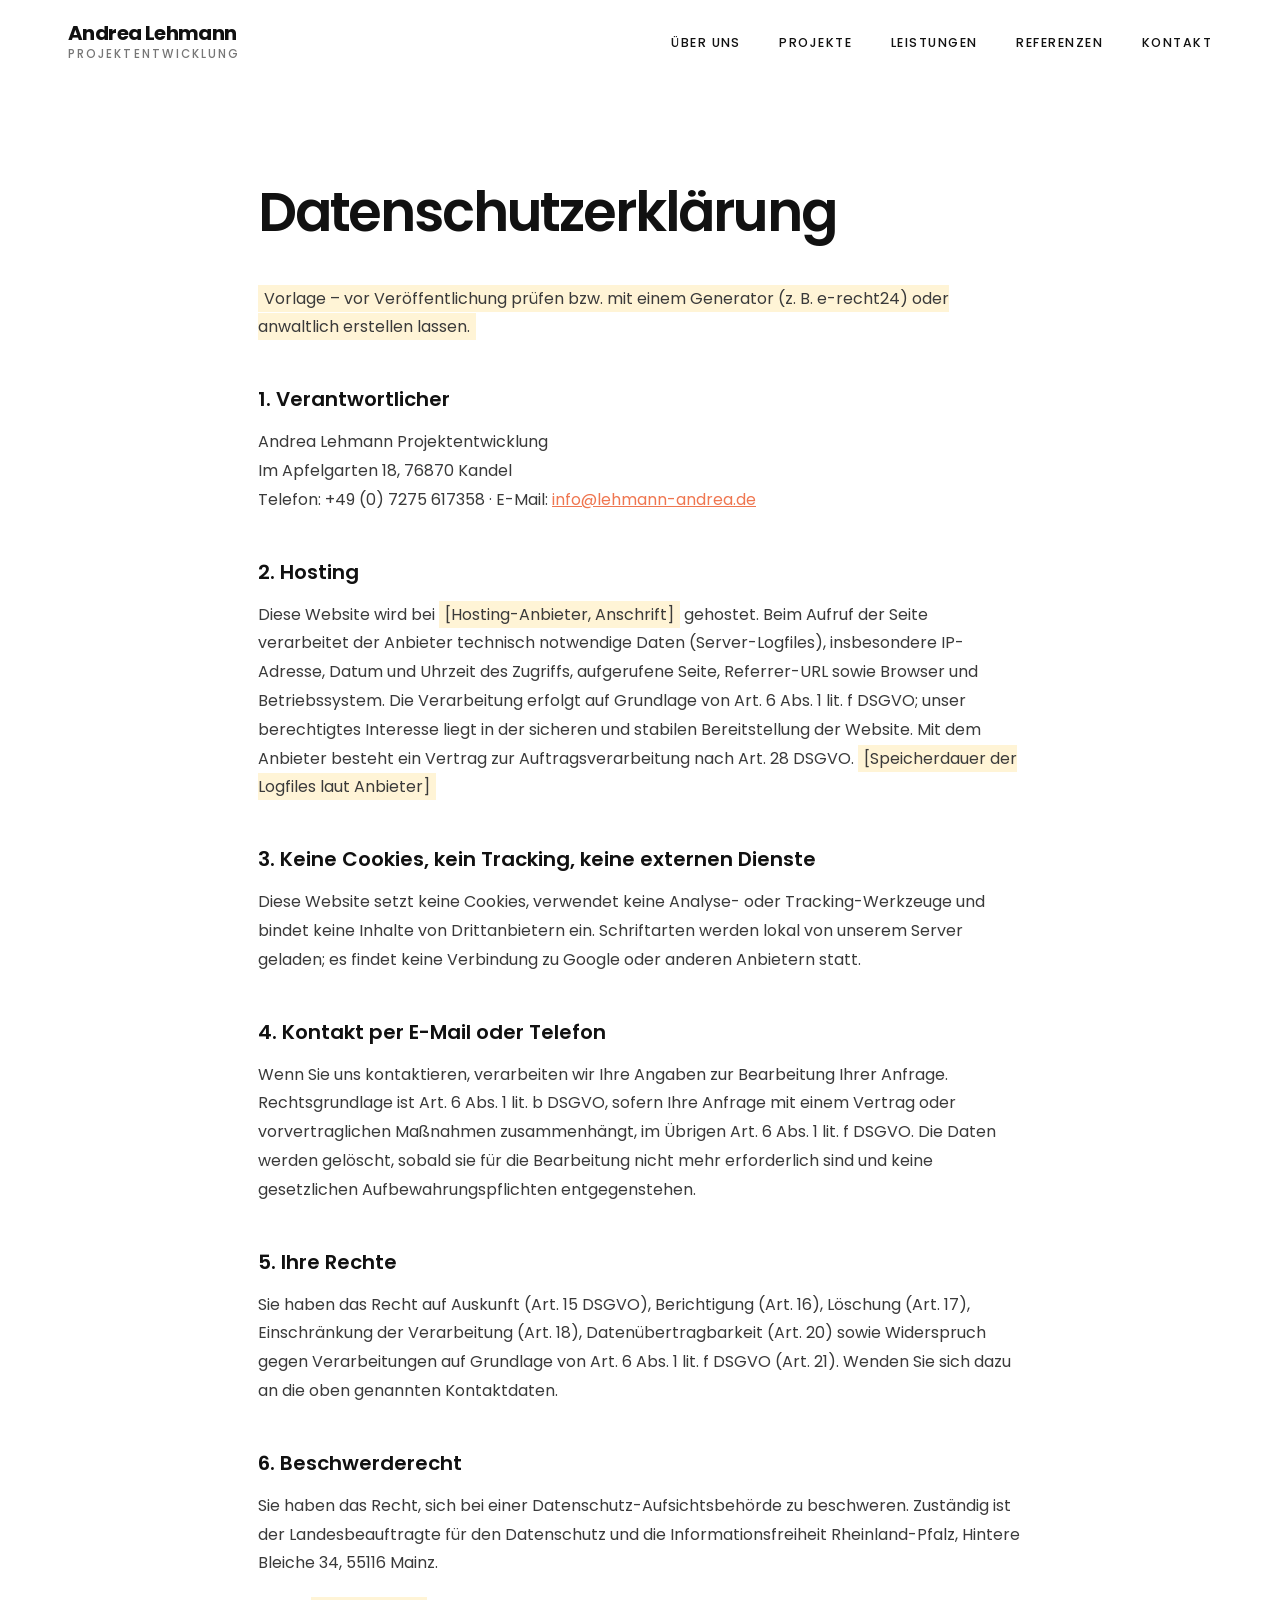
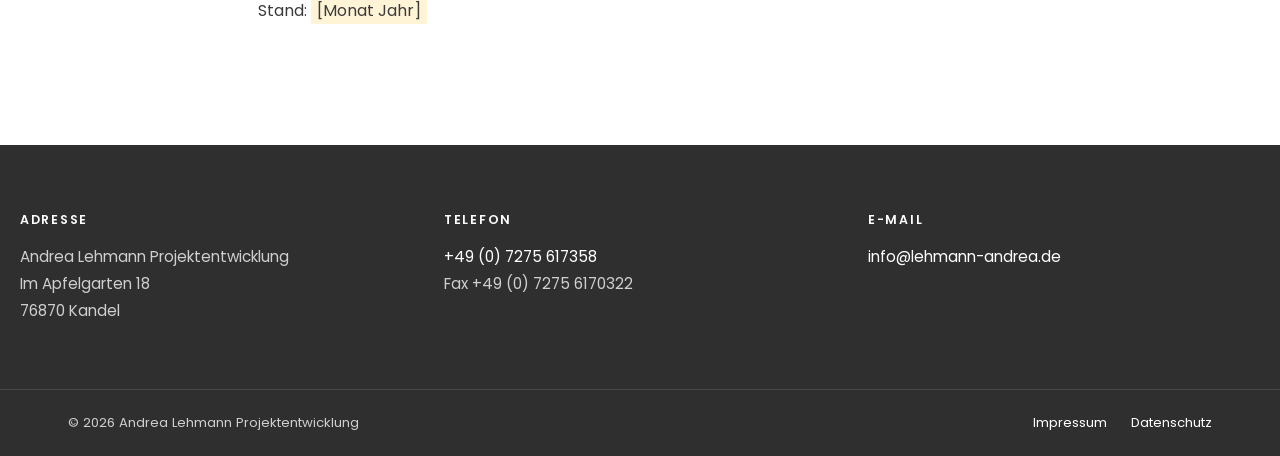
==== datenschutz.html @ 8f10cf56 "v1" ====
<!DOCTYPE html>
<html lang="de">
<head>
  <meta charset="utf-8">
  <meta name="viewport" content="width=device-width, initial-scale=1">
  <title>Datenschutz – Andrea Lehmann Projektentwicklung</title>
  <meta name="description" content="Datenschutzerklärung der Andrea Lehmann Projektentwicklung.">
  <meta name="robots" content="noindex, follow">
  <meta property="og:type" content="website">
  <meta property="og:locale" content="de_DE">
  <meta property="og:site_name" content="Andrea Lehmann Projektentwicklung">
  <meta property="og:title" content="Andrea Lehmann Projektentwicklung – Werte, die bleiben.">
  <meta property="og:description" content="Hochwertige Wohnimmobilien, denkmalgerechte Sanierung und nachhaltige Immobilienkonzepte.">
  <meta property="og:url" content="https://www.lehmann-andrea.de/">
  <meta property="og:image" content="https://www.lehmann-andrea.de/assets/img/og-image.jpg">
  <meta name="twitter:card" content="summary_large_image">
  <link rel="icon" href="assets/img/favicon.svg" type="image/svg+xml">
  <link rel="stylesheet" href="assets/css/style.css">
  <script>document.documentElement.classList.add('js')</script>
  </head>
<body>
  <a class="skip" href="./#inhalt">Zum Inhalt springen</a>

  <header class="site-header">
    <div class="wrap">
      <a class="logo" href="./" aria-label="Andrea Lehmann Projektentwicklung – Startseite"><strong>Andrea Lehmann</strong><span>Projektentwicklung</span></a>
      <button class="nav-toggle" type="button" aria-label="Menü öffnen" aria-expanded="false" aria-controls="nav"><span></span><span></span><span></span></button>
      <nav class="nav" id="nav" aria-label="Hauptnavigation">
        <ul>
          <li><a href="./#ueber-uns">Über uns</a></li>
          <li><a href="./#projekte">Projekte</a></li>
          <li><a href="./#leistungen">Leistungen</a></li>
          <li><a href="./#referenzen">Referenzen</a></li>
          <li><a href="./#kontakt">Kontakt</a></li>
        </ul>
      </nav>
    </div>
  </header>

  <main id="inhalt" class="legal">
    <div class="wrap">
      <h1>Datenschutz&shy;erklärung</h1>
      <p><span class="todo">Vorlage – vor Veröffentlichung prüfen bzw. mit einem Generator (z.&nbsp;B. e-recht24) oder anwaltlich erstellen lassen.</span></p>

      <h2>1. Verantwortlicher</h2>
      <p>Andrea Lehmann Projektentwicklung<br>Im Apfelgarten 18, 76870 Kandel<br>
      Telefon: +49 (0) 7275 617358 · E-Mail: <a href="mailto:info@lehmann-andrea.de">info@lehmann-andrea.de</a></p>

      <h2>2. Hosting</h2>
      <p>Diese Website wird bei <span class="todo">[Hosting-Anbieter, Anschrift]</span> gehostet. Beim Aufruf der Seite verarbeitet der Anbieter technisch notwendige Daten (Server-Logfiles), insbesondere IP-Adresse, Datum und Uhrzeit des Zugriffs, aufgerufene Seite, Referrer-URL sowie Browser und Betriebssystem. Die Verarbeitung erfolgt auf Grundlage von Art. 6 Abs. 1 lit. f DSGVO; unser berechtigtes Interesse liegt in der sicheren und stabilen Bereitstellung der Website. Mit dem Anbieter besteht ein Vertrag zur Auftragsverarbeitung nach Art. 28 DSGVO. <span class="todo">[Speicherdauer der Logfiles laut Anbieter]</span></p>

      <h2>3. Keine Cookies, kein Tracking, keine externen Dienste</h2>
      <p>Diese Website setzt keine Cookies, verwendet keine Analyse- oder Tracking-Werkzeuge und bindet keine Inhalte von Drittanbietern ein. Schriftarten werden lokal von unserem Server geladen; es findet keine Verbindung zu Google oder anderen Anbietern statt.</p>

      <h2>4. Kontakt per E-Mail oder Telefon</h2>
      <p>Wenn Sie uns kontaktieren, verarbeiten wir Ihre Angaben zur Bearbeitung Ihrer Anfrage. Rechtsgrundlage ist Art. 6 Abs. 1 lit. b DSGVO, sofern Ihre Anfrage mit einem Vertrag oder vorvertraglichen Maßnahmen zusammenhängt, im Übrigen Art. 6 Abs. 1 lit. f DSGVO. Die Daten werden gelöscht, sobald sie für die Bearbeitung nicht mehr erforderlich sind und keine gesetzlichen Aufbewahrungspflichten entgegenstehen.</p>

      <h2>5. Ihre Rechte</h2>
      <p>Sie haben das Recht auf Auskunft (Art. 15 DSGVO), Berichtigung (Art. 16), Löschung (Art. 17), Einschränkung der Verarbeitung (Art. 18), Datenübertragbarkeit (Art. 20) sowie Widerspruch gegen Verarbeitungen auf Grundlage von Art. 6 Abs. 1 lit. f DSGVO (Art. 21). Wenden Sie sich dazu an die oben genannten Kontaktdaten.</p>

      <h2>6. Beschwerderecht</h2>
      <p>Sie haben das Recht, sich bei einer Datenschutz-Aufsichtsbehörde zu beschweren. Zuständig ist der Landesbeauftragte für den Datenschutz und die Informationsfreiheit Rheinland-Pfalz, Hintere Bleiche 34, 55116 Mainz.</p>

      <p>Stand: <span class="todo">[Monat Jahr]</span></p>
    </div>
  </main>

  <footer class="site-footer">
    <div class="wrap footer-grid">
      <div><h4>Adresse</h4><p>Andrea Lehmann Projektentwicklung<br>Im Apfelgarten 18<br>76870 Kandel</p></div>
      <div><h4>Telefon</h4><p><a href="tel:+497275617358">+49 (0) 7275 617358</a><br>Fax +49 (0) 7275 6170322</p></div>
      <div><h4>E-Mail</h4><p><a href="mailto:info@lehmann-andrea.de">info@lehmann-andrea.de</a></p></div>
    </div>
    <div class="footer-bottom">
      <div class="wrap">
        <span>© <span data-year>2026</span> Andrea Lehmann Projektentwicklung</span>
        <nav aria-label="Rechtliches"><a href="impressum.html">Impressum</a><a href="datenschutz.html">Datenschutz</a></nav>
      </div>
    </div>
  </footer>

  <script src="assets/js/main.js" defer></script>
</body>
</html>
---- assets/css/style.css ----
/* =========================================================
   Andrea Lehmann Projektentwicklung
   ========================================================= */

@font-face{font-family:"Poppins";src:url("../fonts/poppins-latin-300-normal.woff2") format("woff2");font-weight:300;font-display:swap}
@font-face{font-family:"Poppins";src:url("../fonts/poppins-latin-400-normal.woff2") format("woff2");font-weight:400;font-display:swap}
@font-face{font-family:"Poppins";src:url("../fonts/poppins-latin-500-normal.woff2") format("woff2");font-weight:500;font-display:swap}
@font-face{font-family:"Poppins";src:url("../fonts/poppins-latin-600-normal.woff2") format("woff2");font-weight:600;font-display:swap}
@font-face{font-family:"Poppins";src:url("../fonts/poppins-latin-700-normal.woff2") format("woff2");font-weight:700;font-display:swap}

:root{
  --font:"Poppins",system-ui,-apple-system,"Segoe UI",Arial,sans-serif;
  --ink:#111;
  --text:#3a3a3a;
  --muted:#767676;
  --grey:#f4f4f4;
  --line:#e4e4e4;
  --footer:#2f2f2f;
  --accent:#ef7650;          /* Akzentfarbe – eigene Hausfarbe hier eintragen */
  --accent-dark:#d9623e;
  --max:1240px;
  --pad:clamp(20px,4vw,48px);
  --header:84px;
  --ease:cubic-bezier(.22,.7,.2,1);
}

/* ---------- Reset ---------- */
*,*::before,*::after{box-sizing:border-box}
html{scroll-behavior:smooth;-webkit-text-size-adjust:100%}
body{margin:0;font-family:var(--font);font-size:16px;line-height:1.7;color:var(--text);background:#fff;-webkit-font-smoothing:antialiased;overflow-x:hidden}
img{display:block;max-width:100%}
a{color:inherit;text-decoration:none}
h1,h2,h3,h4,p,ul,figure{margin:0}
ul{list-style:none;padding:0}
button{font:inherit}
section[id]{scroll-margin-top:var(--header)}
:focus-visible{outline:2px solid var(--accent);outline-offset:3px}
.skip{position:absolute;left:-9999px;top:0;background:#000;color:#fff;padding:10px 16px;z-index:100}
.skip:focus{left:10px;top:10px}

/* ---------- Layout ---------- */
.wrap{max-width:var(--max);margin:0 auto;padding:0 var(--pad)}
.section{padding:clamp(80px,10vw,136px) 0}
.grey{background:var(--grey)}
.center{text-align:center}
.center p{margin-left:auto;margin-right:auto}

/* ---------- Typografie ---------- */
p{font-size:1rem;line-height:1.8;margin-bottom:1.2em;max-width:60ch}
.sub{font-size:1.25rem;font-weight:500;color:var(--ink);letter-spacing:-.01em;margin-bottom:.5em}
.display{font-size:clamp(3rem,6.2vw,5.8rem);font-weight:600;line-height:.98;letter-spacing:-.045em;color:var(--ink);margin-bottom:.5em}
.h2{font-size:clamp(2.2rem,4.4vw,3.8rem);font-weight:600;line-height:1.04;letter-spacing:-.04em;color:var(--ink);margin-bottom:.55em}
.light{font-weight:300}
h3{font-size:1.3rem;font-weight:600;line-height:1.2;letter-spacing:-.02em;color:var(--ink);margin-bottom:.5em}
.meta{font-size:.78rem;font-weight:600;letter-spacing:.16em;text-transform:uppercase;color:var(--muted);margin:-.2em 0 1em}

/* ---------- Button ---------- */
.btn{display:inline-block;min-width:230px;padding:16px 34px;background:var(--accent);color:#fff;text-align:center;font-size:.95rem;font-weight:500;line-height:1.2;transition:background .25s}
.btn:hover{background:var(--accent-dark)}

/* ---------- Header ---------- */
.site-header{position:sticky;top:0;z-index:50;background:#fff;height:var(--header);transition:box-shadow .3s}
.site-header.scrolled{box-shadow:0 1px 0 var(--line),0 6px 24px rgba(0,0,0,.05)}
.site-header .wrap{height:100%;display:flex;align-items:center;justify-content:space-between;gap:32px;max-width:none;padding:0 max(var(--pad),calc((100vw - var(--max))/2 + 48px))}
.logo{display:flex;flex-direction:column;line-height:1.05;color:var(--ink)}
.logo strong{font-size:1.25rem;font-weight:700;letter-spacing:-.03em}
.logo span{font-size:.72rem;font-weight:500;letter-spacing:.18em;text-transform:uppercase;color:var(--muted);margin-top:4px}
.nav ul{display:flex;gap:clamp(20px,3vw,40px)}
.nav a{font-size:.78rem;font-weight:500;letter-spacing:.12em;text-transform:uppercase;color:var(--ink);padding:8px 0;position:relative}
.nav a::after{content:"";position:absolute;left:0;right:100%;bottom:2px;height:2px;background:var(--accent);transition:right .3s var(--ease)}
.nav a:hover::after,.nav a.active::after{right:0}
.nav-toggle{display:none;background:none;border:0;padding:10px;margin-right:-10px;cursor:pointer}
.nav-toggle span{display:block;width:26px;height:2px;background:var(--ink);transition:transform .3s,opacity .3s}
.nav-toggle span+span{margin-top:6px}
.nav-open .nav-toggle span:nth-child(1){transform:translateY(8px) rotate(45deg)}
.nav-open .nav-toggle span:nth-child(2){opacity:0}
.nav-open .nav-toggle span:nth-child(3){transform:translateY(-8px) rotate(-45deg)}

/* ---------- 1. Einstieg ---------- */
.intro{display:grid;grid-template-columns:minmax(360px,5fr) 7fr;min-height:min(calc(100svh - var(--header)),860px)}
.intro-text{align-self:center;padding:clamp(48px,6vw,96px) clamp(28px,4vw,64px) clamp(48px,6vw,96px) max(var(--pad),calc((100vw - var(--max))/2 + 48px))}
.intro-text p:not(.sub){max-width:34ch;margin-bottom:2em}
.slider{position:relative;overflow:hidden;background:#222;min-height:460px}
.slide{position:absolute;inset:0;opacity:0;transition:opacity 1.1s var(--ease)}
.slide.is-active{opacity:1;z-index:1}
.slide img{width:100%;height:100%;object-fit:cover;transform:scale(1.06);transition:transform 7s linear}
.slide.is-active img{transform:scale(1)}
.slide::after,.tile-img::after{content:"";position:absolute;inset:0;background:linear-gradient(to top,rgba(0,0,0,.58),rgba(0,0,0,0) 48%)}
.cap{position:absolute;z-index:2;left:clamp(24px,3.5vw,48px);bottom:clamp(28px,3.5vw,44px);right:150px;display:flex;flex-direction:column;gap:4px;color:#fff}
.cap-title{font-size:1.25rem;font-weight:300;line-height:1.3}
.cap-city{font-size:.78rem;font-weight:600;letter-spacing:.16em;text-transform:uppercase}
.slider-nav{position:absolute;z-index:3;right:clamp(20px,3vw,40px);bottom:clamp(24px,3.5vw,40px);display:flex;align-items:center;gap:14px;color:#fff}
.count{font-size:.85rem}
.slider-nav button{background:none;border:0;color:#fff;font:300 2.2rem/1 var(--font);cursor:pointer;padding:0 6px;opacity:.85}
.slider-nav button:hover{opacity:1}

/* ---------- Über uns ---------- */
.split{display:grid;grid-template-columns:1fr 1fr;gap:clamp(40px,7vw,110px);align-items:center}
.img{overflow:hidden;aspect-ratio:4/5}
.img img{width:100%;height:100%;object-fit:cover}
.facts{display:flex;gap:56px;margin-top:40px;padding-top:28px;border-top:1px solid var(--line)}
.facts strong{display:block;font-size:2.6rem;font-weight:600;letter-spacing:-.04em;line-height:1;color:var(--ink)}
.facts span{display:block;margin-top:8px;font-size:.9rem;color:var(--muted)}

/* ---------- Sektionskopf ---------- */
.head{display:grid;grid-template-columns:1fr 1fr;gap:56px;align-items:end;margin-bottom:clamp(40px,5vw,64px)}
.head .h2{margin:0}
.head p{margin:0 0 .4em}

/* ---------- Projekte ---------- */
.tiles{display:grid;grid-template-columns:1.5fr 1fr 1fr;grid-auto-rows:clamp(380px,36vw,540px);gap:20px}
.tile{position:relative;display:block;overflow:hidden;color:#fff;background:#1c1c1c;transition:background .35s,color .35s}
.tile-img img{width:100%;height:100%;object-fit:cover;transition:transform 1s var(--ease)}
.tile-img:hover img{transform:scale(1.05)}
.tile .cap{right:28px;color:inherit}
.tile-light{background:#fff;color:var(--ink)}
.tile-light:hover,.tile-dark:hover{background:var(--accent);color:#fff}
.tile-num{position:absolute;left:28px;top:18px;font-size:clamp(4.5rem,8vw,7.5rem);font-weight:600;letter-spacing:-.06em;line-height:1}
.invest{display:flex;justify-content:space-between;align-items:center;gap:40px;margin-top:20px;padding:clamp(28px,4vw,52px);background:#fff}
.invest h3{font-size:clamp(1.3rem,2vw,1.7rem);max-width:28ch}
.invest p:last-child{margin-bottom:0}

/* ---------- Leistungen ---------- */
.comp{display:grid;grid-template-columns:repeat(4,1fr);gap:clamp(24px,3vw,44px)}
.comp h3{font-size:1.6rem;line-height:1.08}
.claim{color:var(--muted);font-size:.92rem;margin-bottom:1.2em}
.comp ul{border-top:2px solid var(--ink)}
.comp li{padding:11px 0;border-bottom:1px solid var(--line);font-size:.93rem}
.fields{margin-top:clamp(56px,7vw,88px);padding-top:32px;border-top:1px solid var(--line);display:grid;grid-template-columns:1fr 3fr;gap:32px;align-items:start}
.fields h3{font-size:1.1rem;margin-top:6px}
.fields ul{display:flex;flex-wrap:wrap;gap:10px}
.fields li{padding:9px 18px;border:1px solid #cfcfcf;font-size:.9rem;color:var(--ink)}

/* ---------- Vision ---------- */
#vision .h2{max-width:18ch;margin-left:auto;margin-right:auto}

/* ---------- Karten ---------- */
.cards{display:grid;grid-template-columns:1fr 1fr;gap:20px}
.cards>div{padding:clamp(28px,4vw,48px);background:var(--grey);border-left:4px solid var(--accent)}
.grey .cards>div{background:#fff}
.cards p:last-child{margin-bottom:0}

/* ---------- Kontakt ---------- */
.cta{position:relative;overflow:hidden;padding:clamp(130px,16vw,210px) 0;background:#333;color:#fff}
.cta-img{position:absolute;left:0;top:-10%;width:100%;height:120%;object-fit:cover;max-width:none;will-change:transform}
.cta::after{content:"";position:absolute;inset:0;background:rgba(0,0,0,.4)}
.cta .wrap{position:relative;z-index:1}
.cta-sub{font-size:1.6rem;font-weight:500;margin:0 auto .15em;max-width:none}
.cta-title{font-size:clamp(2.6rem,7vw,5.6rem);font-weight:600;letter-spacing:-.05em;line-height:1;margin-bottom:.6em}

/* ---------- Footer ---------- */
.site-footer{background:var(--footer);color:#cfcfcf}
.footer-grid{display:grid;grid-template-columns:repeat(3,1fr);gap:32px;padding:64px 0}
.site-footer h4{font-size:.78rem;font-weight:600;letter-spacing:.14em;text-transform:uppercase;color:#fff;margin-bottom:12px}
.site-footer p{font-size:.95rem;margin:0;color:#cfcfcf}
.site-footer a{color:#fff}
.site-footer a:hover{color:var(--accent)}
.footer-bottom{border-top:1px solid rgba(255,255,255,.12);padding:22px 0;font-size:.82rem}
.footer-bottom .wrap{display:flex;justify-content:space-between;gap:20px;flex-wrap:wrap}
.footer-bottom nav{display:flex;gap:24px}

/* ---------- Rechtstexte ---------- */
.legal{padding:clamp(56px,8vw,100px) 0}
.legal .wrap{max-width:860px}
.legal h1{font-size:clamp(2.2rem,4.4vw,3.4rem);font-weight:600;letter-spacing:-.04em;color:var(--ink);line-height:1.05;margin-bottom:.8em}
.legal h2{font-size:1.25rem;font-weight:600;color:var(--ink);margin:2em 0 .6em}
.legal p,.legal li{max-width:none}
.legal ul{list-style:disc;padding-left:1.2em;margin-bottom:1.2em}
.legal a{color:var(--accent);text-decoration:underline}
.todo{background:#fff4d6;padding:2px 6px}

/* ---------- Scroll-Animation ---------- */
.js [data-reveal]{opacity:0;transform:translateY(40px);transition:opacity .9s var(--ease),transform .9s var(--ease)}
.js [data-reveal].is-visible{opacity:1;transform:none}
@media print{.js [data-reveal]{opacity:1!important;transform:none!important}.site-header{position:static}}
@media (prefers-reduced-motion:reduce){
  html{scroll-behavior:auto}
  .js [data-reveal]{opacity:1;transform:none;transition:none}
  .slide,.slide img{transition:none;transform:none}
}

/* ---------- Tablet ---------- */
@media (max-width:1000px){
  :root{--header:70px}
  .nav-toggle{display:block}
  .nav{position:fixed;top:var(--header);left:0;right:0;bottom:0;background:#fff;padding:32px var(--pad);transform:translateX(100%);transition:transform .4s var(--ease);visibility:hidden}
  .nav-open .nav{transform:none;visibility:visible}
  .nav ul{flex-direction:column;gap:0}
  .nav a{display:block;font-size:1.4rem;font-weight:500;letter-spacing:-.01em;text-transform:none;padding:16px 0;border-bottom:1px solid var(--line)}
  .nav a::after{display:none}
  .nav-open{overflow:hidden}
  .intro{grid-template-columns:1fr;min-height:0}
  .intro-text{padding:48px var(--pad)}
  .slider{min-height:0;aspect-ratio:4/3}
  .split,.head,.cards,.fields{grid-template-columns:1fr}
  .head{gap:16px}
  .tiles{grid-template-columns:1fr 1fr;grid-auto-rows:clamp(300px,48vw,440px)}
  .tiles .tile-img{grid-column:1 / -1}
  .comp{grid-template-columns:1fr 1fr;row-gap:48px}
  .img{aspect-ratio:4/3}
  .fields{gap:16px}
}
/* ---------- Mobil ---------- */
@media (max-width:600px){
  .tiles,.comp,.footer-grid{grid-template-columns:1fr}
  .tiles{grid-auto-rows:300px}
  .invest{flex-direction:column;align-items:flex-start}
  .btn{min-width:0;width:100%}
  .slider{aspect-ratio:4/5}
  .facts{gap:32px}
  .cap{right:120px}
}
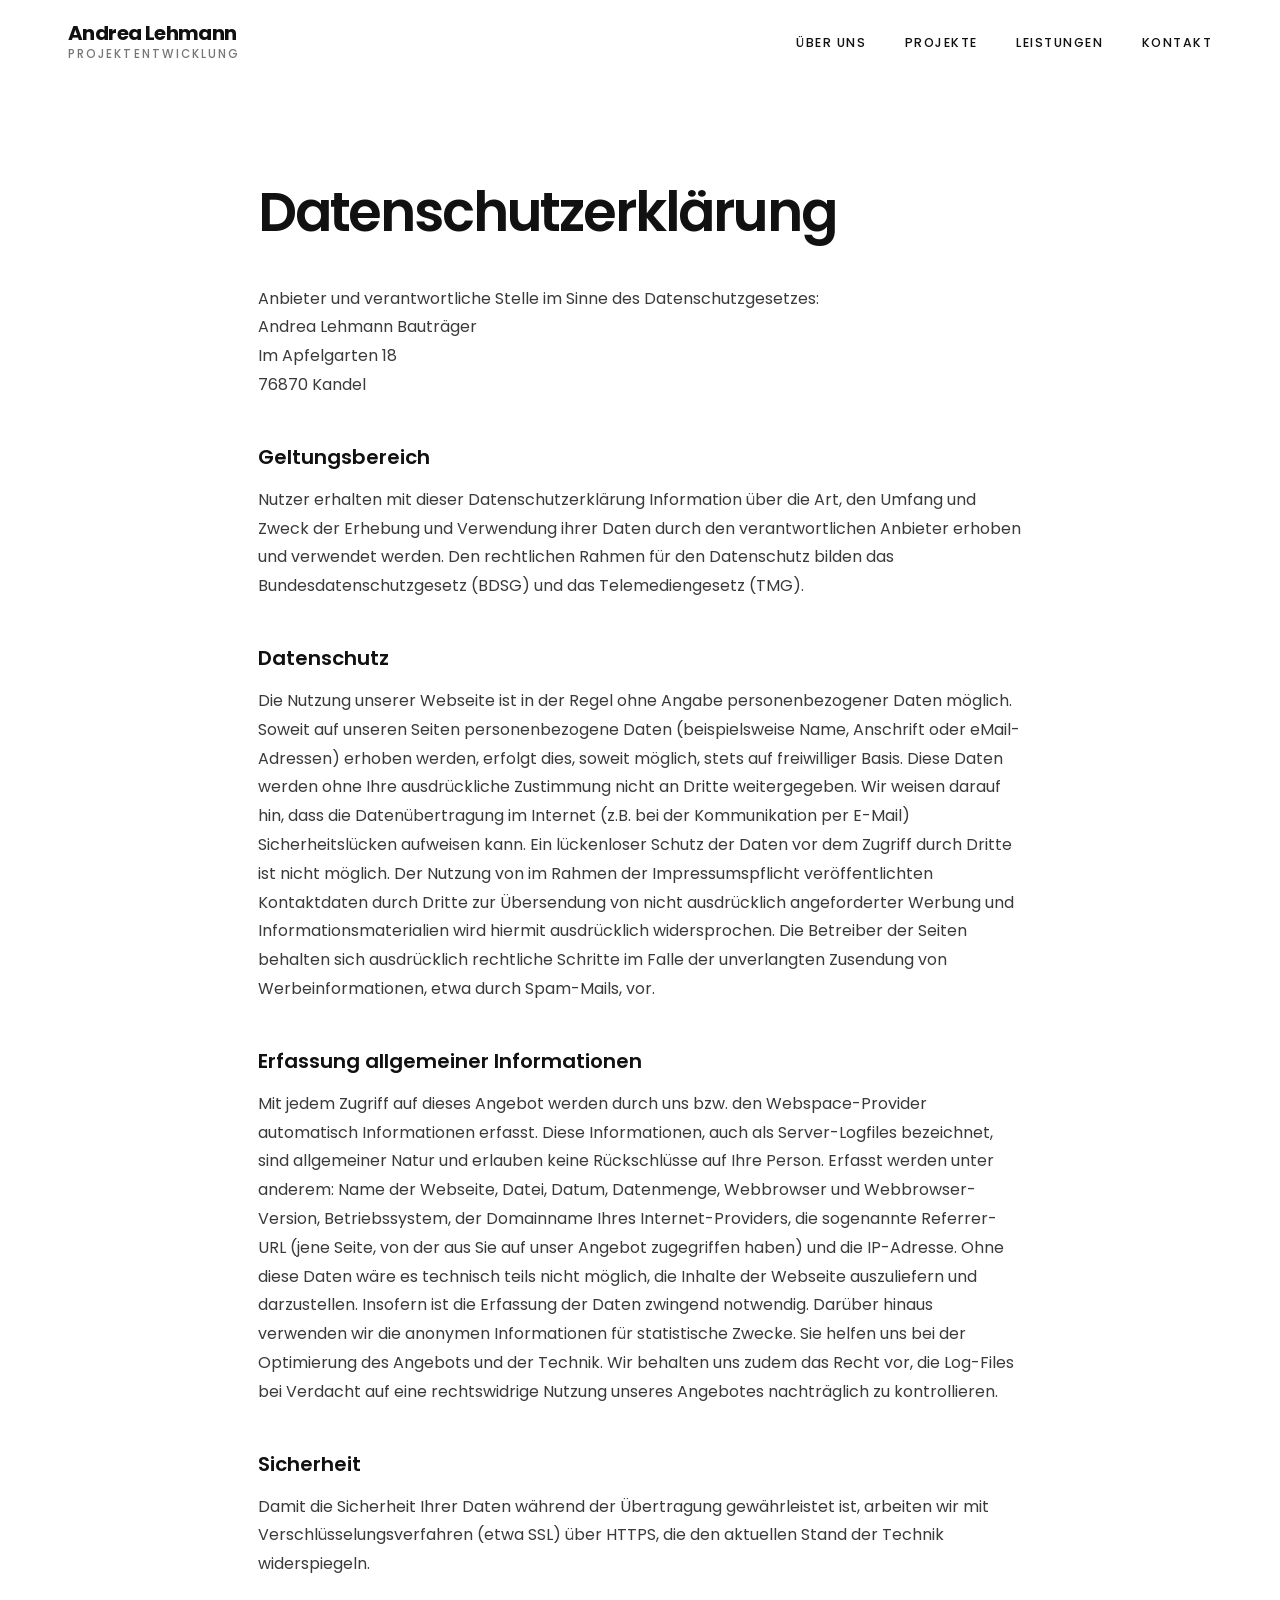
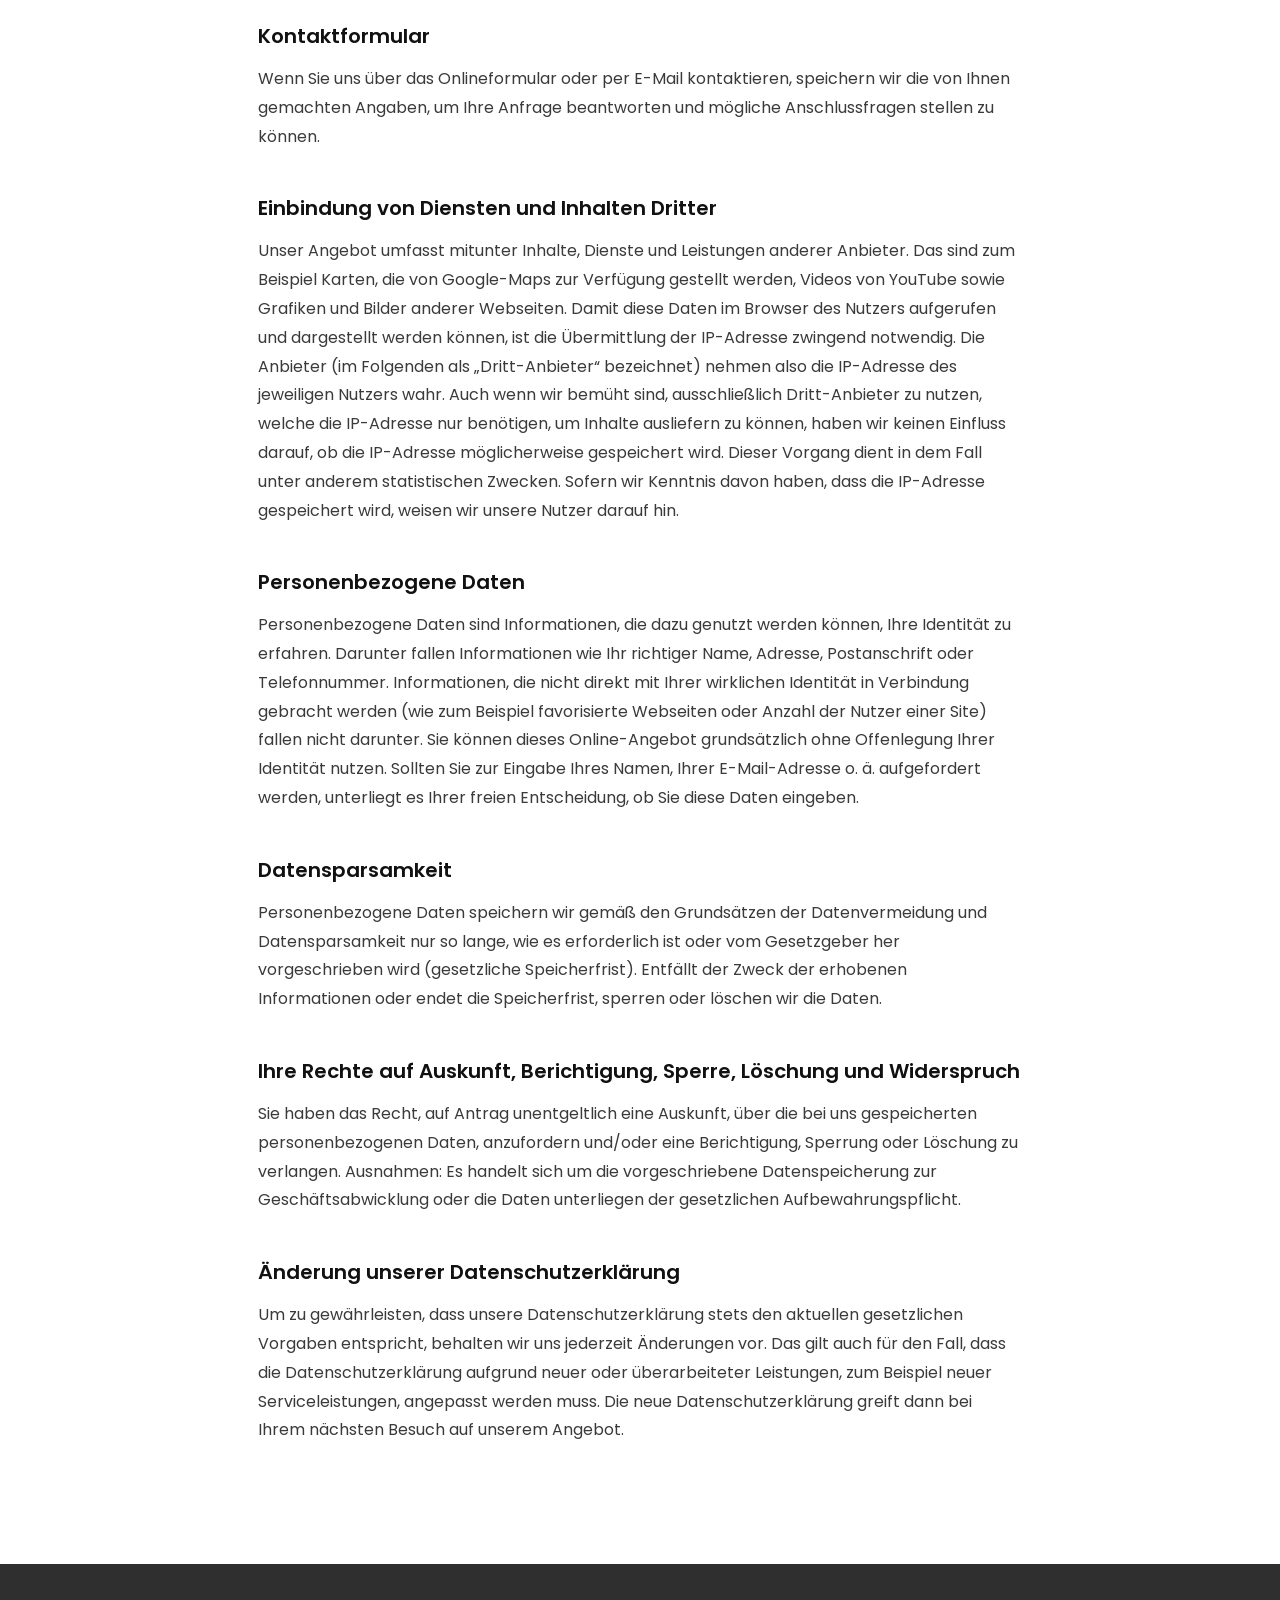
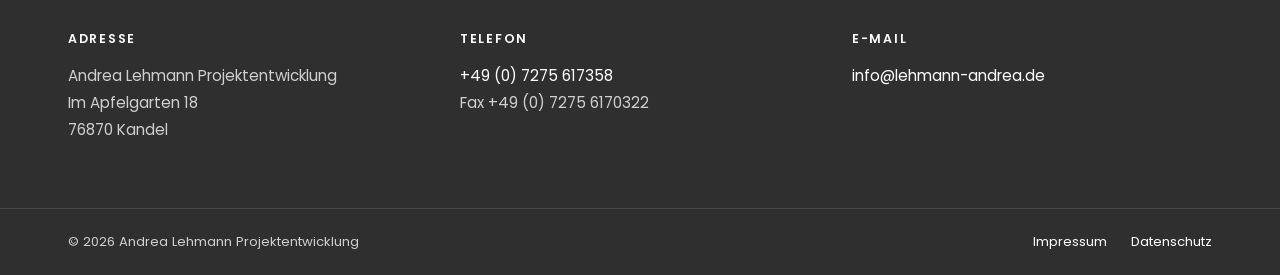
==== commit a418c290: "Inhalte aktualisieren: Arthouse, Referenzen und Registerangaben entfernt, seit 1997, Partner-Bezeich" ====
--- a/datenschutz.html
+++ b/datenschutz.html
@@ -30,7 +30,6 @@
           <li><a href="./#ueber-uns">Über uns</a></li>
           <li><a href="./#projekte">Projekte</a></li>
           <li><a href="./#leistungen">Leistungen</a></li>
-          <li><a href="./#referenzen">Referenzen</a></li>
           <li><a href="./#kontakt">Kontakt</a></li>
         </ul>
       </nav>
@@ -40,28 +39,41 @@
   <main id="inhalt" class="legal">
     <div class="wrap">
       <h1>Datenschutz&shy;erklärung</h1>
-      <p><span class="todo">Vorlage – vor Veröffentlichung prüfen bzw. mit einem Generator (z.&nbsp;B. e-recht24) oder anwaltlich erstellen lassen.</span></p>
 
-      <h2>1. Verantwortlicher</h2>
-      <p>Andrea Lehmann Projektentwicklung<br>Im Apfelgarten 18, 76870 Kandel<br>
-      Telefon: +49 (0) 7275 617358 · E-Mail: <a href="mailto:info@lehmann-andrea.de">info@lehmann-andrea.de</a></p>
+      <p>Anbieter und verantwortliche Stelle im Sinne des Datenschutzgesetzes:<br>
+      Andrea Lehmann Bauträger<br>
+      Im Apfelgarten 18<br>
+      76870 Kandel</p>
 
-      <h2>2. Hosting</h2>
-      <p>Diese Website wird bei <span class="todo">[Hosting-Anbieter, Anschrift]</span> gehostet. Beim Aufruf der Seite verarbeitet der Anbieter technisch notwendige Daten (Server-Logfiles), insbesondere IP-Adresse, Datum und Uhrzeit des Zugriffs, aufgerufene Seite, Referrer-URL sowie Browser und Betriebssystem. Die Verarbeitung erfolgt auf Grundlage von Art. 6 Abs. 1 lit. f DSGVO; unser berechtigtes Interesse liegt in der sicheren und stabilen Bereitstellung der Website. Mit dem Anbieter besteht ein Vertrag zur Auftragsverarbeitung nach Art. 28 DSGVO. <span class="todo">[Speicherdauer der Logfiles laut Anbieter]</span></p>
+      <h2>Geltungsbereich</h2>
+      <p>Nutzer erhalten mit dieser Datenschutzerklärung Information über die Art, den Umfang und Zweck der Erhebung und Verwendung ihrer Daten durch den verantwortlichen Anbieter erhoben und verwendet werden. Den rechtlichen Rahmen für den Datenschutz bilden das Bundesdatenschutzgesetz (BDSG) und das Telemediengesetz (TMG).</p>
 
-      <h2>3. Keine Cookies, kein Tracking, keine externen Dienste</h2>
-      <p>Diese Website setzt keine Cookies, verwendet keine Analyse- oder Tracking-Werkzeuge und bindet keine Inhalte von Drittanbietern ein. Schriftarten werden lokal von unserem Server geladen; es findet keine Verbindung zu Google oder anderen Anbietern statt.</p>
+      <h2>Datenschutz</h2>
+      <p>Die Nutzung unserer Webseite ist in der Regel ohne Angabe personenbezogener Daten möglich. Soweit auf unseren Seiten personenbezogene Daten (beispielsweise Name, Anschrift oder eMail-Adressen) erhoben werden, erfolgt dies, soweit möglich, stets auf freiwilliger Basis. Diese Daten werden ohne Ihre ausdrückliche Zustimmung nicht an Dritte weitergegeben. Wir weisen darauf hin, dass die Datenübertragung im Internet (z.B. bei der Kommunikation per E-Mail) Sicherheitslücken aufweisen kann. Ein lückenloser Schutz der Daten vor dem Zugriff durch Dritte ist nicht möglich. Der Nutzung von im Rahmen der Impressumspflicht veröffentlichten Kontaktdaten durch Dritte zur Übersendung von nicht ausdrücklich angeforderter Werbung und Informationsmaterialien wird hiermit ausdrücklich widersprochen. Die Betreiber der Seiten behalten sich ausdrücklich rechtliche Schritte im Falle der unverlangten Zusendung von Werbeinformationen, etwa durch Spam-Mails, vor.</p>
 
-      <h2>4. Kontakt per E-Mail oder Telefon</h2>
-      <p>Wenn Sie uns kontaktieren, verarbeiten wir Ihre Angaben zur Bearbeitung Ihrer Anfrage. Rechtsgrundlage ist Art. 6 Abs. 1 lit. b DSGVO, sofern Ihre Anfrage mit einem Vertrag oder vorvertraglichen Maßnahmen zusammenhängt, im Übrigen Art. 6 Abs. 1 lit. f DSGVO. Die Daten werden gelöscht, sobald sie für die Bearbeitung nicht mehr erforderlich sind und keine gesetzlichen Aufbewahrungspflichten entgegenstehen.</p>
+      <h2>Erfassung allgemeiner Informationen</h2>
+      <p>Mit jedem Zugriff auf dieses Angebot werden durch uns bzw. den Webspace-Provider automatisch Informationen erfasst. Diese Informationen, auch als Server-Logfiles bezeichnet, sind allgemeiner Natur und erlauben keine Rückschlüsse auf Ihre Person. Erfasst werden unter anderem: Name der Webseite, Datei, Datum, Datenmenge, Webbrowser und Webbrowser-Version, Betriebssystem, der Domainname Ihres Internet-Providers, die sogenannte Referrer-URL (jene Seite, von der aus Sie auf unser Angebot zugegriffen haben) und die IP-Adresse. Ohne diese Daten wäre es technisch teils nicht möglich, die Inhalte der Webseite auszuliefern und darzustellen. Insofern ist die Erfassung der Daten zwingend notwendig. Darüber hinaus verwenden wir die anonymen Informationen für statistische Zwecke. Sie helfen uns bei der Optimierung des Angebots und der Technik. Wir behalten uns zudem das Recht vor, die Log-Files bei Verdacht auf eine rechtswidrige Nutzung unseres Angebotes nachträglich zu kontrollieren.</p>
 
-      <h2>5. Ihre Rechte</h2>
-      <p>Sie haben das Recht auf Auskunft (Art. 15 DSGVO), Berichtigung (Art. 16), Löschung (Art. 17), Einschränkung der Verarbeitung (Art. 18), Datenübertragbarkeit (Art. 20) sowie Widerspruch gegen Verarbeitungen auf Grundlage von Art. 6 Abs. 1 lit. f DSGVO (Art. 21). Wenden Sie sich dazu an die oben genannten Kontaktdaten.</p>
+      <h2>Sicherheit</h2>
+      <p>Damit die Sicherheit Ihrer Daten während der Übertragung gewährleistet ist, arbeiten wir mit Verschlüsselungsverfahren (etwa SSL) über HTTPS, die den aktuellen Stand der Technik widerspiegeln.</p>
 
-      <h2>6. Beschwerderecht</h2>
-      <p>Sie haben das Recht, sich bei einer Datenschutz-Aufsichtsbehörde zu beschweren. Zuständig ist der Landesbeauftragte für den Datenschutz und die Informationsfreiheit Rheinland-Pfalz, Hintere Bleiche 34, 55116 Mainz.</p>
+      <h2>Kontaktformular</h2>
+      <p>Wenn Sie uns über das Onlineformular oder per E-Mail kontaktieren, speichern wir die von Ihnen gemachten Angaben, um Ihre Anfrage beantworten und mögliche Anschlussfragen stellen zu können.</p>
 
-      <p>Stand: <span class="todo">[Monat Jahr]</span></p>
+      <h2>Einbindung von Diensten und Inhalten Dritter</h2>
+      <p>Unser Angebot umfasst mitunter Inhalte, Dienste und Leistungen anderer Anbieter. Das sind zum Beispiel Karten, die von Google-Maps zur Verfügung gestellt werden, Videos von YouTube sowie Grafiken und Bilder anderer Webseiten. Damit diese Daten im Browser des Nutzers aufgerufen und dargestellt werden können, ist die Übermittlung der IP-Adresse zwingend notwendig. Die Anbieter (im Folgenden als „Dritt-Anbieter“ bezeichnet) nehmen also die IP-Adresse des jeweiligen Nutzers wahr. Auch wenn wir bemüht sind, ausschließlich Dritt-Anbieter zu nutzen, welche die IP-Adresse nur benötigen, um Inhalte ausliefern zu können, haben wir keinen Einfluss darauf, ob die IP-Adresse möglicherweise gespeichert wird. Dieser Vorgang dient in dem Fall unter anderem statistischen Zwecken. Sofern wir Kenntnis davon haben, dass die IP-Adresse gespeichert wird, weisen wir unsere Nutzer darauf hin.</p>
+
+      <h2>Personenbezogene Daten</h2>
+      <p>Personenbezogene Daten sind Informationen, die dazu genutzt werden können, Ihre Identität zu erfahren. Darunter fallen Informationen wie Ihr richtiger Name, Adresse, Postanschrift oder Telefonnummer. Informationen, die nicht direkt mit Ihrer wirklichen Identität in Verbindung gebracht werden (wie zum Beispiel favorisierte Webseiten oder Anzahl der Nutzer einer Site) fallen nicht darunter. Sie können dieses Online-Angebot grundsätzlich ohne Offenlegung Ihrer Identität nutzen. Sollten Sie zur Eingabe Ihres Namen, Ihrer E-Mail-Adresse o.&nbsp;ä. aufgefordert werden, unterliegt es Ihrer freien Entscheidung, ob Sie diese Daten eingeben.</p>
+
+      <h2>Datensparsamkeit</h2>
+      <p>Personenbezogene Daten speichern wir gemäß den Grundsätzen der Datenvermeidung und Datensparsamkeit nur so lange, wie es erforderlich ist oder vom Gesetzgeber her vorgeschrieben wird (gesetzliche Speicherfrist). Entfällt der Zweck der erhobenen Informationen oder endet die Speicherfrist, sperren oder löschen wir die Daten.</p>
+
+      <h2>Ihre Rechte auf Auskunft, Berichtigung, Sperre, Löschung und Widerspruch</h2>
+      <p>Sie haben das Recht, auf Antrag unentgeltlich eine Auskunft, über die bei uns gespeicherten personenbezogenen Daten, anzufordern und/oder eine Berichtigung, Sperrung oder Löschung zu verlangen. Ausnahmen: Es handelt sich um die vorgeschriebene Datenspeicherung zur Geschäftsabwicklung oder die Daten unterliegen der gesetzlichen Aufbewahrungspflicht.</p>
+
+      <h2>Änderung unserer Datenschutzerklärung</h2>
+      <p>Um zu gewährleisten, dass unsere Datenschutzerklärung stets den aktuellen gesetzlichen Vorgaben entspricht, behalten wir uns jederzeit Änderungen vor. Das gilt auch für den Fall, dass die Datenschutzerklärung aufgrund neuer oder überarbeiteter Leistungen, zum Beispiel neuer Serviceleistungen, angepasst werden muss. Die neue Datenschutzerklärung greift dann bei Ihrem nächsten Besuch auf unserem Angebot.</p>
     </div>
   </main>
 
--- a/assets/css/style.css
+++ b/assets/css/style.css
@@ -16,8 +16,8 @@
   --grey:#f4f4f4;
   --line:#e4e4e4;
   --footer:#2f2f2f;
-  --accent:#ef7650;          /* Akzentfarbe – eigene Hausfarbe hier eintragen */
-  --accent-dark:#d9623e;
+  --accent:#1f4fd1;          /* Akzentfarbe: Kobaltblau */
+  --accent-dark:#183fa8;
   --max:1240px;
   --pad:clamp(20px,4vw,48px);
   --header:84px;
@@ -48,7 +48,7 @@
 /* ---------- Typografie ---------- */
 p{font-size:1rem;line-height:1.8;margin-bottom:1.2em;max-width:60ch}
 .sub{font-size:1.25rem;font-weight:500;color:var(--ink);letter-spacing:-.01em;margin-bottom:.5em}
-.display{font-size:clamp(3rem,6.2vw,5.8rem);font-weight:600;line-height:.98;letter-spacing:-.045em;color:var(--ink);margin-bottom:.5em}
+.display{font-size:clamp(2.8rem,5.4vw,5.6rem);font-weight:600;line-height:.98;letter-spacing:-.045em;color:var(--ink);margin-bottom:.5em}
 .h2{font-size:clamp(2.2rem,4.4vw,3.8rem);font-weight:600;line-height:1.04;letter-spacing:-.04em;color:var(--ink);margin-bottom:.55em}
 .light{font-weight:300}
 h3{font-size:1.3rem;font-weight:600;line-height:1.2;letter-spacing:-.02em;color:var(--ink);margin-bottom:.5em}
@@ -77,10 +77,12 @@
 .nav-open .nav-toggle span:nth-child(3){transform:translateY(-8px) rotate(-45deg)}
 
 /* ---------- 1. Einstieg ---------- */
-.intro{display:grid;grid-template-columns:minmax(360px,5fr) 7fr;min-height:min(calc(100svh - var(--header)),860px)}
-.intro-text{align-self:center;padding:clamp(48px,6vw,96px) clamp(28px,4vw,64px) clamp(48px,6vw,96px) max(var(--pad),calc((100vw - var(--max))/2 + 48px))}
+.intro{padding:clamp(48px,6vw,96px) 0;--gap:clamp(32px,5vw,96px);display:grid;grid-template-columns:minmax(var(--pad),1fr) minmax(0,440px) var(--gap) minmax(0,calc(var(--max) - 2 * var(--pad) - 440px - var(--gap))) minmax(var(--pad),1fr);align-items:stretch}
+.intro-text{grid-column:2;min-width:0;align-self:center;padding:0}
 .intro-text p:not(.sub){max-width:34ch;margin-bottom:2em}
-.slider{position:relative;overflow:hidden;background:#222;min-height:460px}
+.intro-text .btn{margin-bottom:0}
+.intro .display{font-size:clamp(2.8rem,4.6vw,5.2rem);hyphens:manual;overflow-wrap:normal}
+.slider{grid-column:4;align-self:stretch;position:relative;overflow:hidden;background:#222;min-height:0;min-width:0}
 .slide{position:absolute;inset:0;opacity:0;transition:opacity 1.1s var(--ease)}
 .slide.is-active{opacity:1;z-index:1}
 .slide img{width:100%;height:100%;object-fit:cover;transform:scale(1.06);transition:transform 7s linear}
@@ -112,10 +114,10 @@
 .tile{position:relative;display:block;overflow:hidden;color:#fff;background:#1c1c1c;transition:background .35s,color .35s}
 .tile-img img{width:100%;height:100%;object-fit:cover;transition:transform 1s var(--ease)}
 .tile-img:hover img{transform:scale(1.05)}
-.tile .cap{right:28px;color:inherit}
+.tile .cap{left:28px;right:28px;bottom:28px;color:inherit}
 .tile-light{background:#fff;color:var(--ink)}
 .tile-light:hover,.tile-dark:hover{background:var(--accent);color:#fff}
-.tile-num{position:absolute;left:28px;top:18px;font-size:clamp(4.5rem,8vw,7.5rem);font-weight:600;letter-spacing:-.06em;line-height:1}
+.tile-num{position:absolute;left:24px;top:18px;font-size:clamp(4.5rem,8vw,7.5rem);font-weight:600;letter-spacing:-.06em;line-height:1}
 .invest{display:flex;justify-content:space-between;align-items:center;gap:40px;margin-top:20px;padding:clamp(28px,4vw,52px);background:#fff}
 .invest h3{font-size:clamp(1.3rem,2vw,1.7rem);max-width:28ch}
 .invest p:last-child{margin-bottom:0}
@@ -150,7 +152,7 @@
 
 /* ---------- Footer ---------- */
 .site-footer{background:var(--footer);color:#cfcfcf}
-.footer-grid{display:grid;grid-template-columns:repeat(3,1fr);gap:32px;padding:64px 0}
+.footer-grid{display:grid;grid-template-columns:repeat(3,1fr);gap:32px;padding-top:64px;padding-bottom:64px}
 .site-footer h4{font-size:.78rem;font-weight:600;letter-spacing:.14em;text-transform:uppercase;color:#fff;margin-bottom:12px}
 .site-footer p{font-size:.95rem;margin:0;color:#cfcfcf}
 .site-footer a{color:#fff}
@@ -189,9 +191,10 @@
   .nav a{display:block;font-size:1.4rem;font-weight:500;letter-spacing:-.01em;text-transform:none;padding:16px 0;border-bottom:1px solid var(--line)}
   .nav a::after{display:none}
   .nav-open{overflow:hidden}
-  .intro{grid-template-columns:1fr;min-height:0}
-  .intro-text{padding:48px var(--pad)}
-  .slider{min-height:0;aspect-ratio:4/3}
+  .intro{grid-template-columns:1fr;min-height:0;padding:0}
+  .intro-text{grid-column:1;padding:48px var(--pad)}
+  .intro .display{font-size:clamp(2.8rem,9vw,4.6rem)}
+  .slider{grid-column:1;min-height:0;height:auto;aspect-ratio:4/3}
   .split,.head,.cards,.fields{grid-template-columns:1fr}
   .head{gap:16px}
   .tiles{grid-template-columns:1fr 1fr;grid-auto-rows:clamp(300px,48vw,440px)}
@@ -203,10 +206,15 @@
 /* ---------- Mobil ---------- */
 @media (max-width:600px){
   .tiles,.comp,.footer-grid{grid-template-columns:1fr}
-  .tiles{grid-auto-rows:300px}
+  .tiles{grid-auto-rows:auto;gap:12px}
+  .tile-img{aspect-ratio:4/3}
+  .tile-light,.tile-dark{display:flex;flex-direction:column;gap:14px;padding:24px}
+  .tile-light .tile-num,.tile-dark .tile-num,.tile-light .cap,.tile-dark .cap{position:static}
+  .tile-light .tile-num,.tile-dark .tile-num{font-size:3.2rem;line-height:.9}
+  .tile-img .cap{left:24px;right:24px;bottom:24px}
   .invest{flex-direction:column;align-items:flex-start}
   .btn{min-width:0;width:100%}
   .slider{aspect-ratio:4/5}
   .facts{gap:32px}
   .cap{right:120px}
-}
+}
